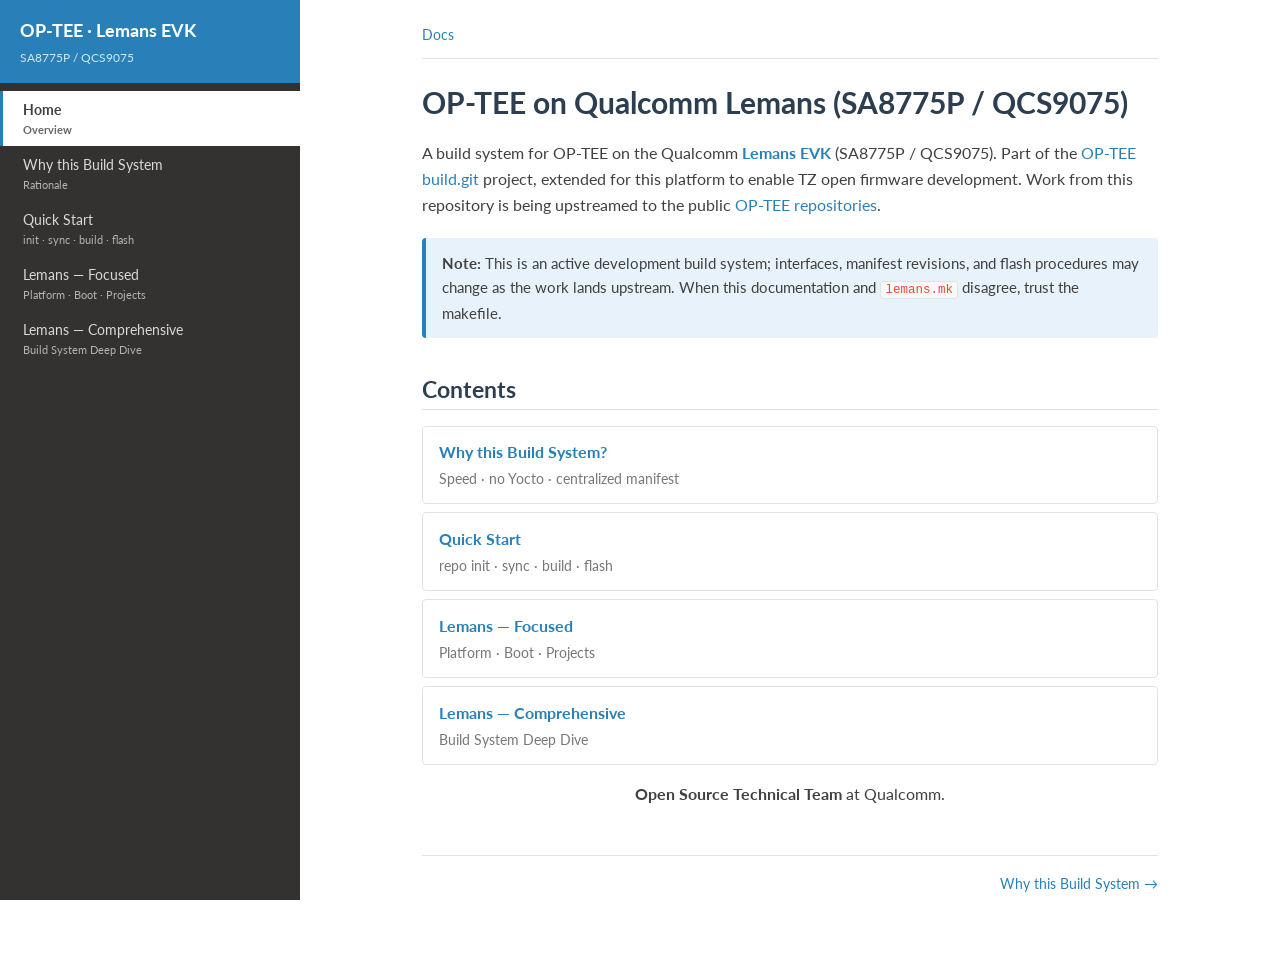
==== docs/index.html @ 42ae2832 "lemans: add build system for Qualcomm SA8775P Lemans EVK (QCS9075) Introduce lemans.mk, the top-leve" ====
<!DOCTYPE html>
<html lang="en">
<head>
<meta charset="UTF-8">
<meta name="viewport" content="width=device-width, initial-scale=1.0">
<title>OP-TEE on Qualcomm Lemans (SA8775P / QCS9075)</title>
<link rel="preconnect" href="https://fonts.googleapis.com">
<link rel="preconnect" href="https://fonts.gstatic.com" crossorigin>
<link href="https://fonts.googleapis.com/css2?family=Lato:wght@400;700&display=swap" rel="stylesheet">
<link rel="stylesheet" href="_rtd.css">
</head>
<body class="rtd" data-page="index">
<main class="rtd-doc">

  <h1 id="index">OP-TEE on Qualcomm Lemans (SA8775P / QCS9075)</h1>
  <p>
    A build system for OP-TEE on the Qualcomm <strong><a href="https://www.qualcomm.com/developer/hardware/qualcomm-iq-9075-evaluation-kit-evk">Lemans EVK</a></strong>
    (SA8775P / QCS9075). Part of the <a href="https://github.com/OP-TEE/build">OP-TEE build.git</a> project,
    extended for this platform to enable TZ open firmware development.
    Work from this repository is being upstreamed to the public
    <a href="https://github.com/OP-TEE/">OP-TEE repositories</a>.
  </p>

  <div class="rtd-note">
    <strong>Note:</strong> This is an active development build system; interfaces,
    manifest revisions, and flash procedures may change as the work lands upstream.
    When this documentation and <code>lemans.mk</code> disagree, trust the makefile.
  </div>

  <h2 id="contents">Contents</h2>
  <ul class="rtd-toctree">
    <li><a href="why.html">Why this Build System?<span class="sub">Speed · no Yocto · centralized manifest</span></a></li>
    <li><a href="quick-start.html">Quick Start<span class="sub">repo init · sync · build · flash</span></a></li>
    <li><a href="lemans-focused.html">Lemans — Focused<span class="sub">Platform · Boot · Projects</span></a></li>
    <li><a href="lemans.html">Lemans — Comprehensive<span class="sub">Build System Deep Dive</span></a></li>
  </ul>

  <footer style="text-align:center">
    <strong>Open Source Technical Team</strong> at Qualcomm.
  </footer>

</main>
<script src="_rtd.js"></script>
</body>
</html>
---- docs/_rtd.css ----
/* OP-TEE ReadTheDocs-style theme (sphinx_rtd_theme look). Shared by build/docs/. */
:root {
  --rtd-side-bg:     #343131;
  --rtd-side-head:   #2980b9;
  --rtd-side-text:   #d9d9d9;
  --rtd-side-muted:  #b3b3b3;
  --rtd-accent:      #2980b9;
  --rtd-text:        #404040;
  --rtd-content-bg:  #ffffff;
  --rtd-border:      #e1e4e5;
  --rtd-note-bg:     #e7f2fa;
  --rtd-warn-bg:     #ffedcc;
  --rtd-side-w:      300px;
}
* , *::before, *::after { box-sizing: border-box; }
body.rtd {
  margin: 0; background: var(--rtd-content-bg); color: var(--rtd-text);
  font-family: Lato, -apple-system, BlinkMacSystemFont, 'Segoe UI', system-ui, sans-serif;
  font-size: 16px; line-height: 1.65;
  padding-left: var(--rtd-side-w);
}
/* Sidebar */
.rtd-side {
  position: fixed; top: 0; left: 0; width: var(--rtd-side-w); height: 100vh;
  background: var(--rtd-side-bg); color: var(--rtd-side-text);
  overflow-y: auto; font-size: 0.9rem;
}
.rtd-side .rtd-side-head {
  background: var(--rtd-side-head); color: #fff; padding: 1rem 1.25rem;
}
.rtd-side .rtd-side-head a { color: #fff; text-decoration: none; font-weight: 700; font-size: 1.1rem; }
.rtd-side .rtd-side-head .sub { display: block; color: #cfe6f7; font-size: 0.72rem; margin-top: 0.2rem; font-weight: 400; }
.rtd-side ul { list-style: none; margin: 0; padding: 0.5rem 0; }
.rtd-side li a {
  display: block; padding: 0.4rem 1.25rem; color: var(--rtd-side-text);
  text-decoration: none; border-left: 3px solid transparent;
}
.rtd-side li a:hover { background: #4e4a4a; color: #fff; }
.rtd-side li a .sub { display: block; color: var(--rtd-side-muted); font-size: 0.7rem; }
.rtd-side li.current > a {
  background: var(--rtd-content-bg); color: var(--rtd-text);
  border-left-color: var(--rtd-side-head); font-weight: 700;
}
.rtd-side li.current > a .sub { color: #666; }
.rtd-side .rtd-subnav { padding: 0 0 0.5rem; }
.rtd-side .rtd-subnav a { padding-left: 2.25rem; font-size: 0.82rem; }
/* Content */
main.rtd-doc { max-width: 800px; margin: 0 auto; padding: 1.5rem 2rem 4rem; }
.rtd-breadcrumb { font-size: 0.85rem; color: #999; padding-bottom: 0.75rem; border-bottom: 1px solid var(--rtd-border); margin-bottom: 1.5rem; }
.rtd-breadcrumb a { color: var(--rtd-accent); text-decoration: none; }
.rtd-breadcrumb .sep { margin: 0 0.4rem; color: #ccc; }
main.rtd-doc h1, main.rtd-doc h2, main.rtd-doc h3 { color: #2c3e50; font-weight: 700; line-height: 1.25; margin: 1.6em 0 0.6em; }
main.rtd-doc h1 { font-size: 1.9rem; margin-top: 0; }
main.rtd-doc h2 { font-size: 1.45rem; border-bottom: 1px solid var(--rtd-border); padding-bottom: 0.2em; }
main.rtd-doc a { color: var(--rtd-accent); text-decoration: none; }
main.rtd-doc a:hover { text-decoration: underline; }
main.rtd-doc code, main.rtd-doc pre { font-family: 'SFMono-Regular', Menlo, Consolas, monospace; }
main.rtd-doc code { background: #f8f8f8; border: 1px solid var(--rtd-border); border-radius: 3px; padding: 0.1em 0.35em; font-size: 0.85em; color: #e74c3c; }
main.rtd-doc pre { background: #f8f8f8; border: 1px solid var(--rtd-border); border-radius: 4px; padding: 0.9rem 1rem; overflow-x: auto; font-size: 0.85rem; line-height: 1.5; }
main.rtd-doc pre code { background: none; border: none; padding: 0; color: inherit; }
.rtd-anchor { visibility: hidden; margin-left: 0.35rem; color: var(--rtd-accent); text-decoration: none; font-weight: 400; }
h1:hover .rtd-anchor, h2:hover .rtd-anchor, h3:hover .rtd-anchor { visibility: visible; }
.rtd-note, .rtd-warn { border-radius: 4px; padding: 0.8rem 1rem; margin: 1.2rem 0; font-size: 0.92rem; }
.rtd-note { background: var(--rtd-note-bg); border-left: 4px solid var(--rtd-accent); }
.rtd-warn { background: var(--rtd-warn-bg); border-left: 4px solid #f0b37e; }
.rtd-prevnext { display: flex; justify-content: space-between; margin-top: 3rem; padding-top: 1rem; border-top: 1px solid var(--rtd-border); font-size: 0.9rem; }
.rtd-prevnext a { color: var(--rtd-accent); text-decoration: none; }
.rtd-prevnext .spacer { flex: 1; }
/* Present toggle button (deck pages only; hidden unless body has data-deck) */
.rtd-present-btn { display: none; }
body.rtd[data-deck] .rtd-present-btn {
  display: inline-flex; align-items: center; gap: 0.4rem; position: fixed;
  bottom: 1.25rem; right: 1.25rem; z-index: 50; background: var(--rtd-accent);
  color: #fff; border: none; border-radius: 4px; padding: 0.55rem 0.9rem;
  font: inherit; font-size: 0.85rem; cursor: pointer; box-shadow: 0 2px 8px rgba(0,0,0,.2);
}
/* Responsive: collapse sidebar */
@media (max-width: 900px) {
  body.rtd { padding-left: 0; }
  .rtd-side { position: static; width: 100%; height: auto; }
  main.rtd-doc { padding-top: 1rem; }
}
.rtd-toctree { list-style: none; padding: 0; }
.rtd-toctree li { border: 1px solid var(--rtd-border); border-radius: 4px; margin: 0.5rem 0; }
.rtd-toctree li a { display: block; padding: 0.8rem 1rem; color: var(--rtd-accent); font-weight: 700; }
.rtd-toctree li a .sub { display: block; color: #777; font-weight: 400; font-size: 0.85rem; margin-top: 0.15rem; }
.rtd-toctree li:hover { border-color: var(--rtd-accent); }
/* ---- Present mode: restore fullscreen one-slide-at-a-time deck ---- */
body.rtd.presenting { padding-left: 0; overflow: hidden; }
body.rtd.presenting .rtd-side,
body.rtd.presenting .rtd-breadcrumb,
body.rtd.presenting .rtd-prevnext,
body.rtd.presenting .rtd-anchor { display: none; }
body.rtd.presenting main.rtd-doc { max-width: none; margin: 0; padding: 0; }
body.rtd.presenting #deck section {
  position: fixed; inset: 0; display: none;
  padding: 4vh 8vw; overflow: auto; background: #ffffff; color: var(--rtd-text, #404040);
}
body.rtd.presenting #deck section.active { display: block; }
body.rtd.presenting #progress,
body.rtd.presenting #counter,
body.rtd.presenting #btn-prev,
body.rtd.presenting #btn-next { display: initial; }
/* In scroll mode the original slide chrome is hidden; sections flow normally */
body.rtd:not(.presenting) #deck section {
  position: static; display: block; min-height: 0; margin: 0 0 2.5rem; padding: 0;
}
body.rtd:not(.presenting) #progress,
body.rtd:not(.presenting) #counter,
body.rtd:not(.presenting) #btn-prev,
body.rtd:not(.presenting) #btn-next { display: none; }
body.rtd:not(.presenting) #deck section.active { display: block; }
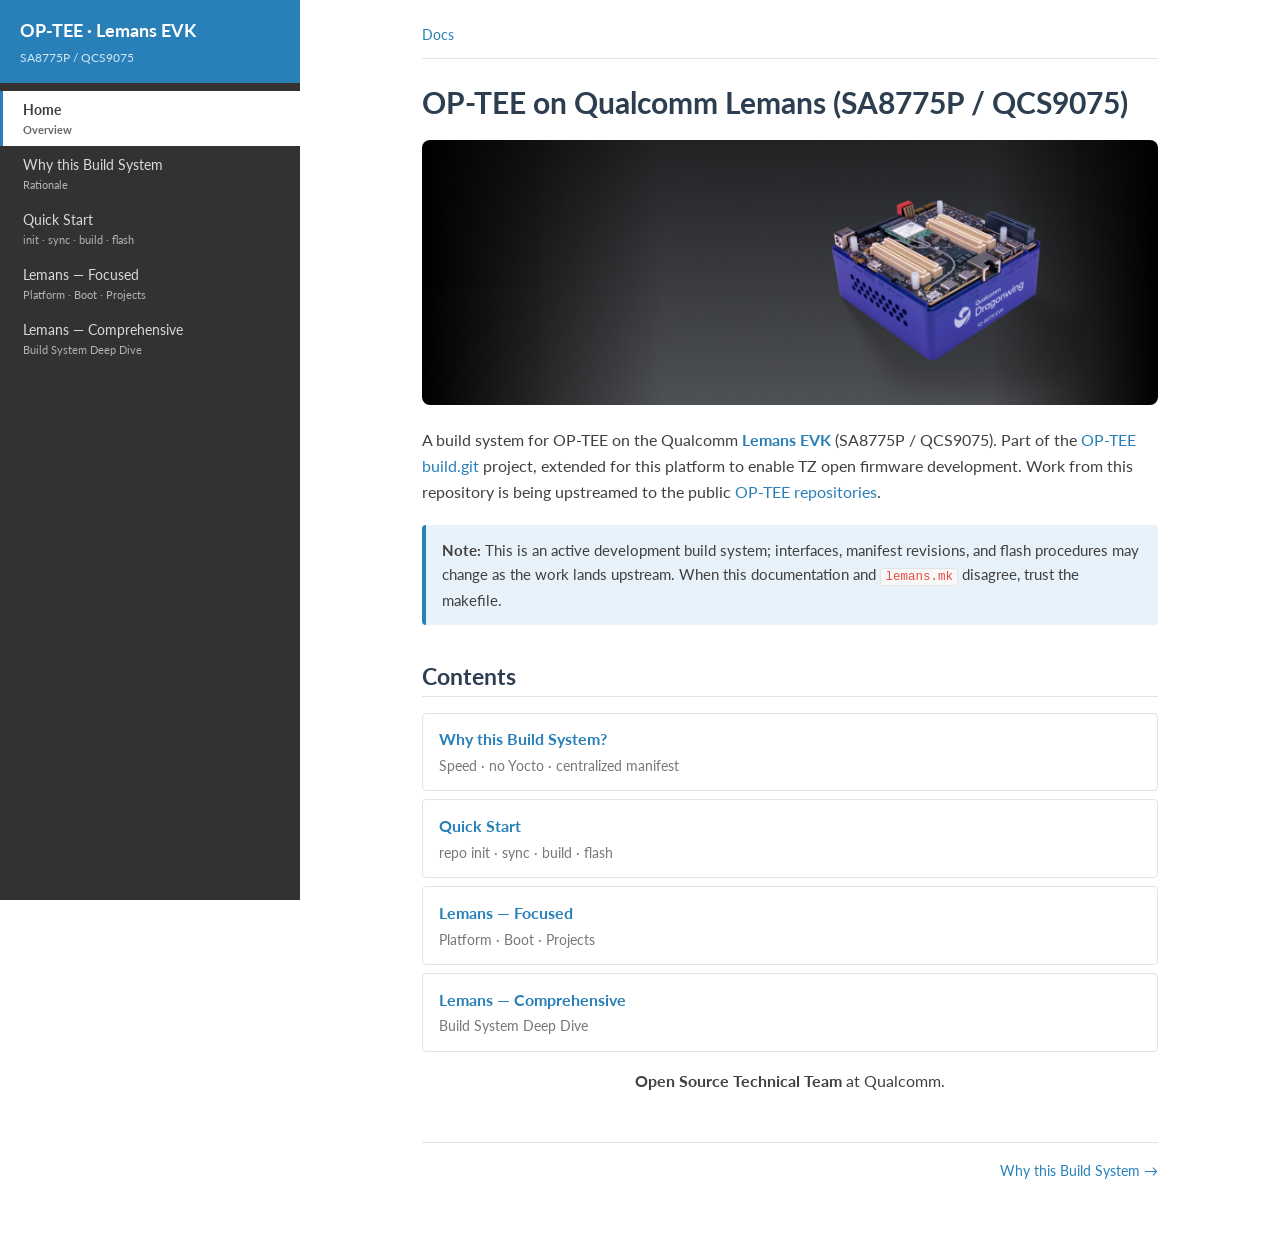
==== commit cb4d80c0: "docs: add IQ-9075 EVK board banner below the home-page title Add the Qualcomm IQ-9075 EVK (Dragonwin" ====
--- a/docs/index.html
+++ b/docs/index.html
@@ -13,6 +13,11 @@
 <main class="rtd-doc">
 
   <h1 id="index">OP-TEE on Qualcomm Lemans (SA8775P / QCS9075)</h1>
+  <a href="https://www.qualcomm.com/developer/hardware/qualcomm-iq-9075-evaluation-kit-evk">
+    <img src="img/iq-9075-evk-banner.jpg"
+         alt="Qualcomm IQ-9075 Evaluation Kit (EVK) — Dragonwing board"
+         style="width:100%; max-width:960px; height:auto; display:block; border-radius:8px; margin:14px 0 22px;">
+  </a>
   <p>
     A build system for OP-TEE on the Qualcomm <strong><a href="https://www.qualcomm.com/developer/hardware/qualcomm-iq-9075-evaluation-kit-evk">Lemans EVK</a></strong>
     (SA8775P / QCS9075). Part of the <a href="https://github.com/OP-TEE/build">OP-TEE build.git</a> project,
@@ -24,7 +29,7 @@
   <div class="rtd-note">
     <strong>Note:</strong> This is an active development build system; interfaces,
     manifest revisions, and flash procedures may change as the work lands upstream.
-    When this documentation and <code>lemans.mk</code> disagree, trust the makefile.
+    When this documentation and <a href="https://github.com/ldts/qcom-buildroot/blob/main/lemans.mk"><code>lemans.mk</code></a> disagree, trust the makefile.
   </div>
 
   <h2 id="contents">Contents</h2>
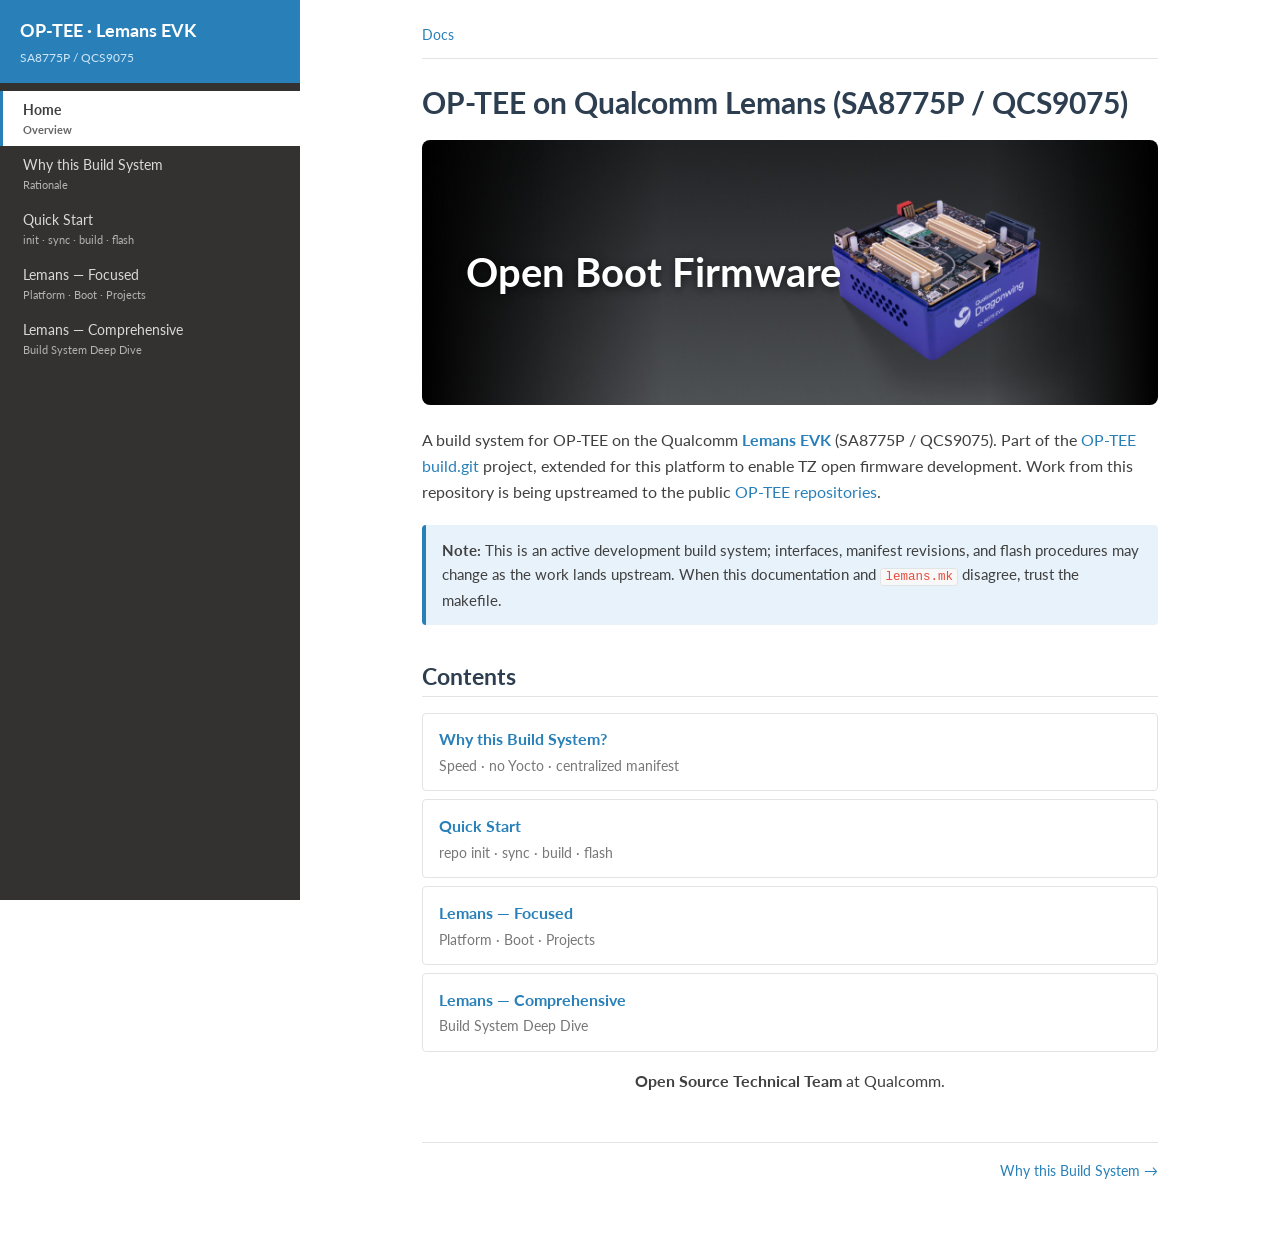
==== commit a52c9c75: "docs: overlay 'Open Boot Firmware' in white on the home-page banner Position the text on the left (o" ====
--- a/docs/index.html
+++ b/docs/index.html
@@ -13,10 +13,16 @@
 <main class="rtd-doc">
 
   <h1 id="index">OP-TEE on Qualcomm Lemans (SA8775P / QCS9075)</h1>
-  <a href="https://www.qualcomm.com/developer/hardware/qualcomm-iq-9075-evaluation-kit-evk">
-    <img src="img/iq-9075-evk-banner.jpg"
-         alt="Qualcomm IQ-9075 Evaluation Kit (EVK) — Dragonwing board"
-         style="width:100%; max-width:960px; height:auto; display:block; border-radius:8px; margin:14px 0 22px;">
+  <a href="https://www.qualcomm.com/developer/hardware/qualcomm-iq-9075-evaluation-kit-evk" style="text-decoration:none;">
+    <div style="position:relative; max-width:960px; margin:14px 0 22px;">
+      <img src="img/iq-9075-evk-banner.jpg"
+           alt="Qualcomm IQ-9075 Evaluation Kit (EVK) — Dragonwing board"
+           style="width:100%; height:auto; display:block; border-radius:8px;">
+      <span style="position:absolute; left:6%; top:50%; transform:translateY(-50%);
+                   color:#fff; font-weight:700; line-height:1.15;
+                   font-size:clamp(20px, 3.2vw, 40px);
+                   text-shadow:0 2px 10px rgba(0,0,0,.6);">Open Boot Firmware</span>
+    </div>
   </a>
   <p>
     A build system for OP-TEE on the Qualcomm <strong><a href="https://www.qualcomm.com/developer/hardware/qualcomm-iq-9075-evaluation-kit-evk">Lemans EVK</a></strong>
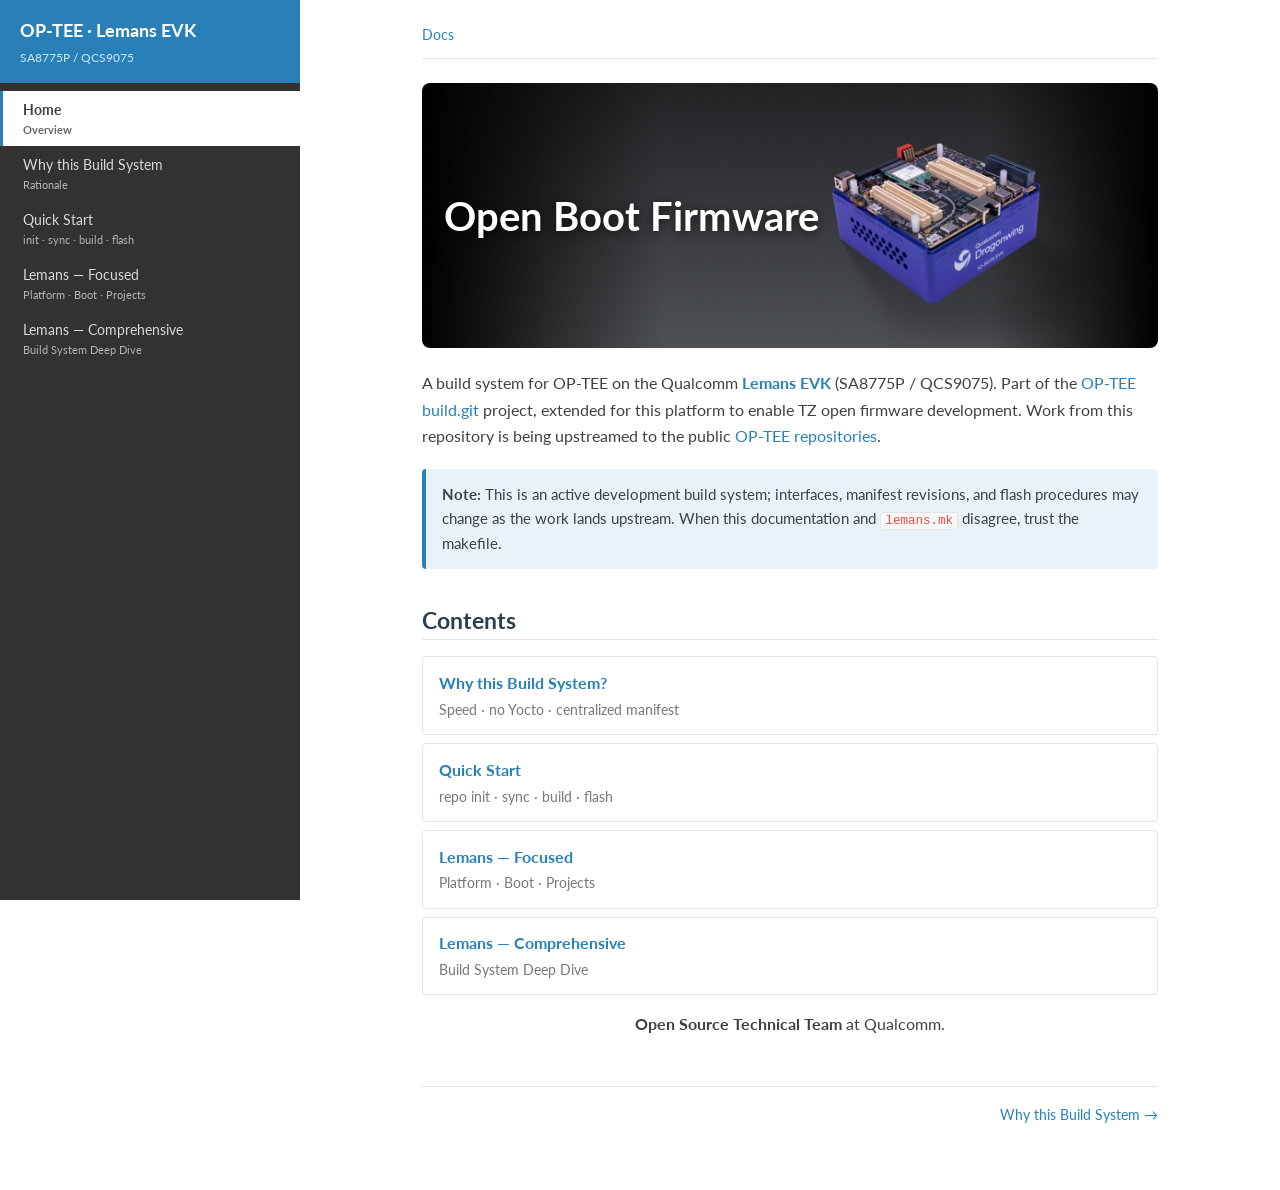
==== commit 21b2f8d7: "docs: drop redundant home-page title and nudge banner text left The board banner with the 'Open Boot" ====
--- a/docs/index.html
+++ b/docs/index.html
@@ -12,13 +12,12 @@
 <body class="rtd" data-page="index">
 <main class="rtd-doc">
 
-  <h1 id="index">OP-TEE on Qualcomm Lemans (SA8775P / QCS9075)</h1>
   <a href="https://www.qualcomm.com/developer/hardware/qualcomm-iq-9075-evaluation-kit-evk" style="text-decoration:none;">
     <div style="position:relative; max-width:960px; margin:14px 0 22px;">
       <img src="img/iq-9075-evk-banner.jpg"
            alt="Qualcomm IQ-9075 Evaluation Kit (EVK) — Dragonwing board"
            style="width:100%; height:auto; display:block; border-radius:8px;">
-      <span style="position:absolute; left:6%; top:50%; transform:translateY(-50%);
+      <span style="position:absolute; left:3%; top:50%; transform:translateY(-50%);
                    color:#fff; font-weight:700; line-height:1.15;
                    font-size:clamp(20px, 3.2vw, 40px);
                    text-shadow:0 2px 10px rgba(0,0,0,.6);">Open Boot Firmware</span>
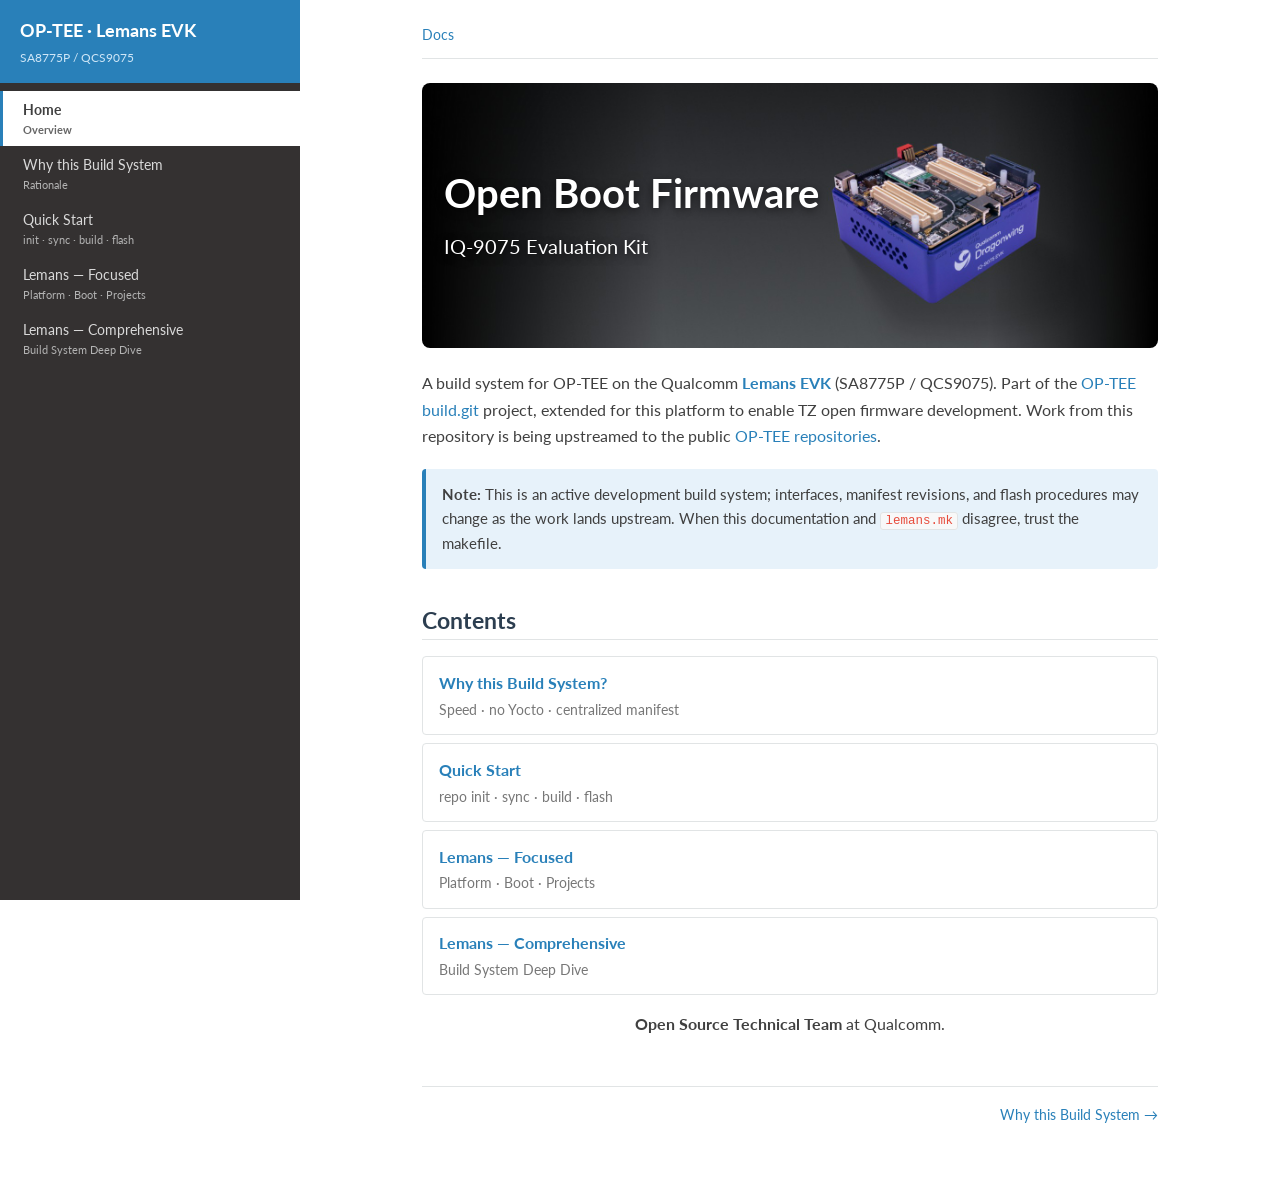
==== commit a7efb5bd: "docs: add 'IQ-9075 Evaluation Kit' subtitle under the banner headline Co-authored-by: Copilot <22355" ====
--- a/docs/index.html
+++ b/docs/index.html
@@ -20,7 +20,8 @@
       <span style="position:absolute; left:3%; top:50%; transform:translateY(-50%);
                    color:#fff; font-weight:700; line-height:1.15;
                    font-size:clamp(20px, 3.2vw, 40px);
-                   text-shadow:0 2px 10px rgba(0,0,0,.6);">Open Boot Firmware</span>
+                   text-shadow:0 2px 10px rgba(0,0,0,.6);">Open Boot Firmware<br>
+        <span style="font-weight:400; font-size:.5em; line-height:1.2;">IQ-9075 Evaluation Kit</span></span>
     </div>
   </a>
   <p>
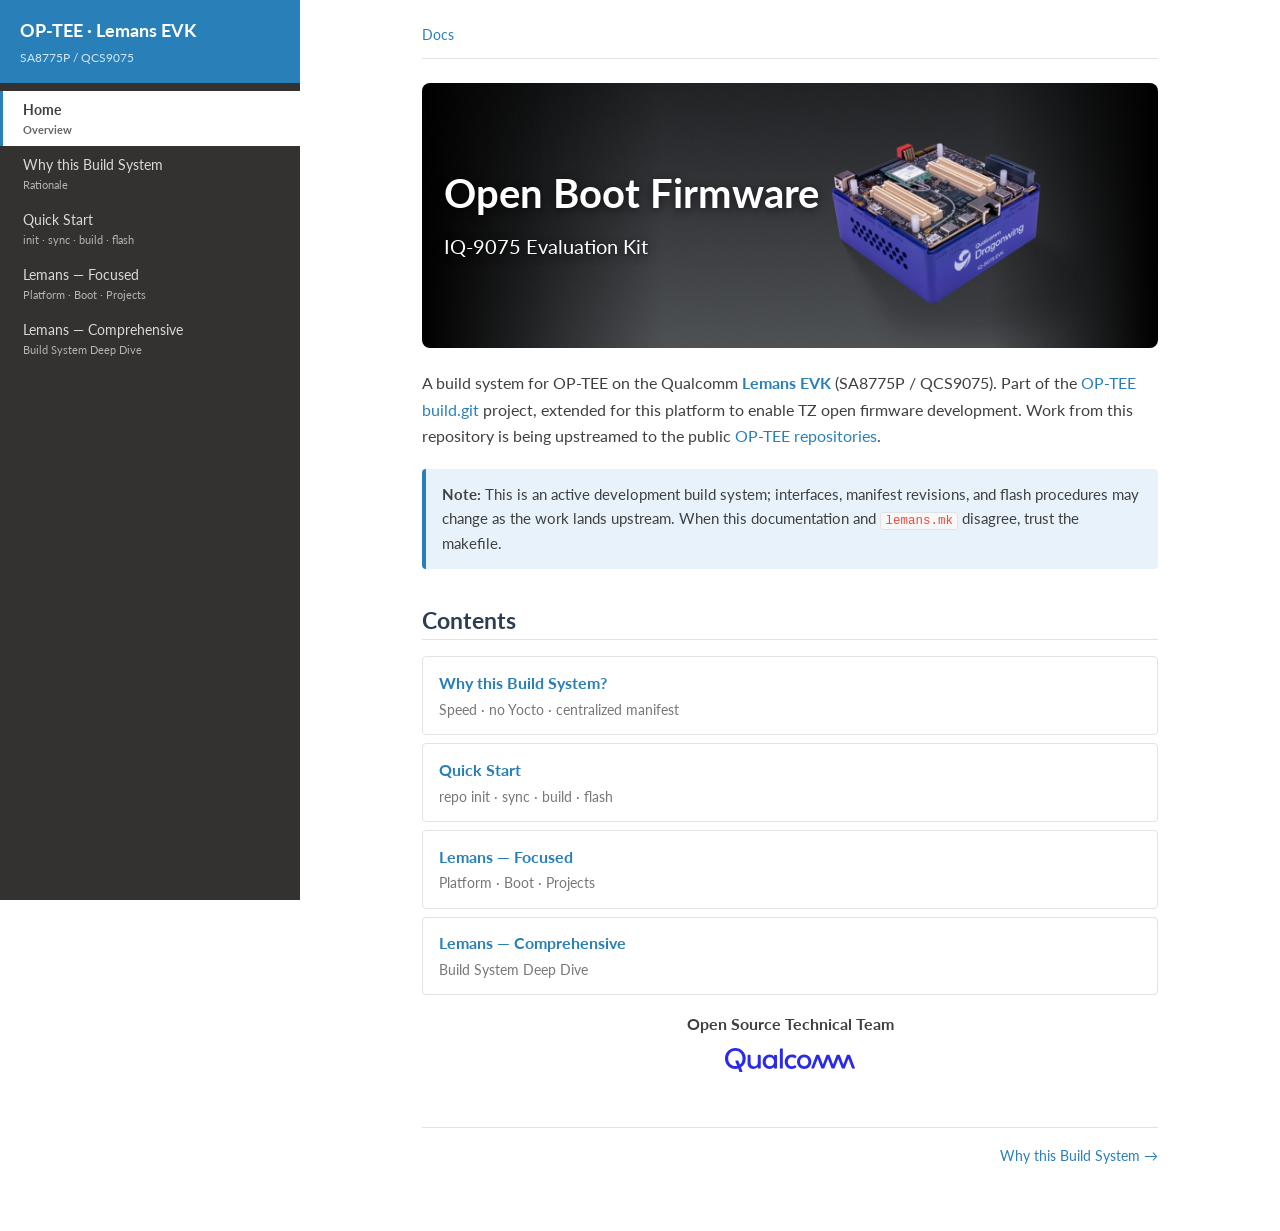
==== commit 666117a7: "docs: footer with Open Source Technical Team + Qualcomm logo Replace the plain-text footer with 'Ope" ====
--- a/docs/index.html
+++ b/docs/index.html
@@ -47,7 +47,9 @@
   </ul>
 
   <footer style="text-align:center">
-    <strong>Open Source Technical Team</strong> at Qualcomm.
+    <strong>Open Source Technical Team</strong><br>
+    <img src="img/qualcomm-logo.svg" alt="Qualcomm"
+         style="height:24px; width:auto; margin-top:10px; display:inline-block;">
   </footer>
 
 </main>
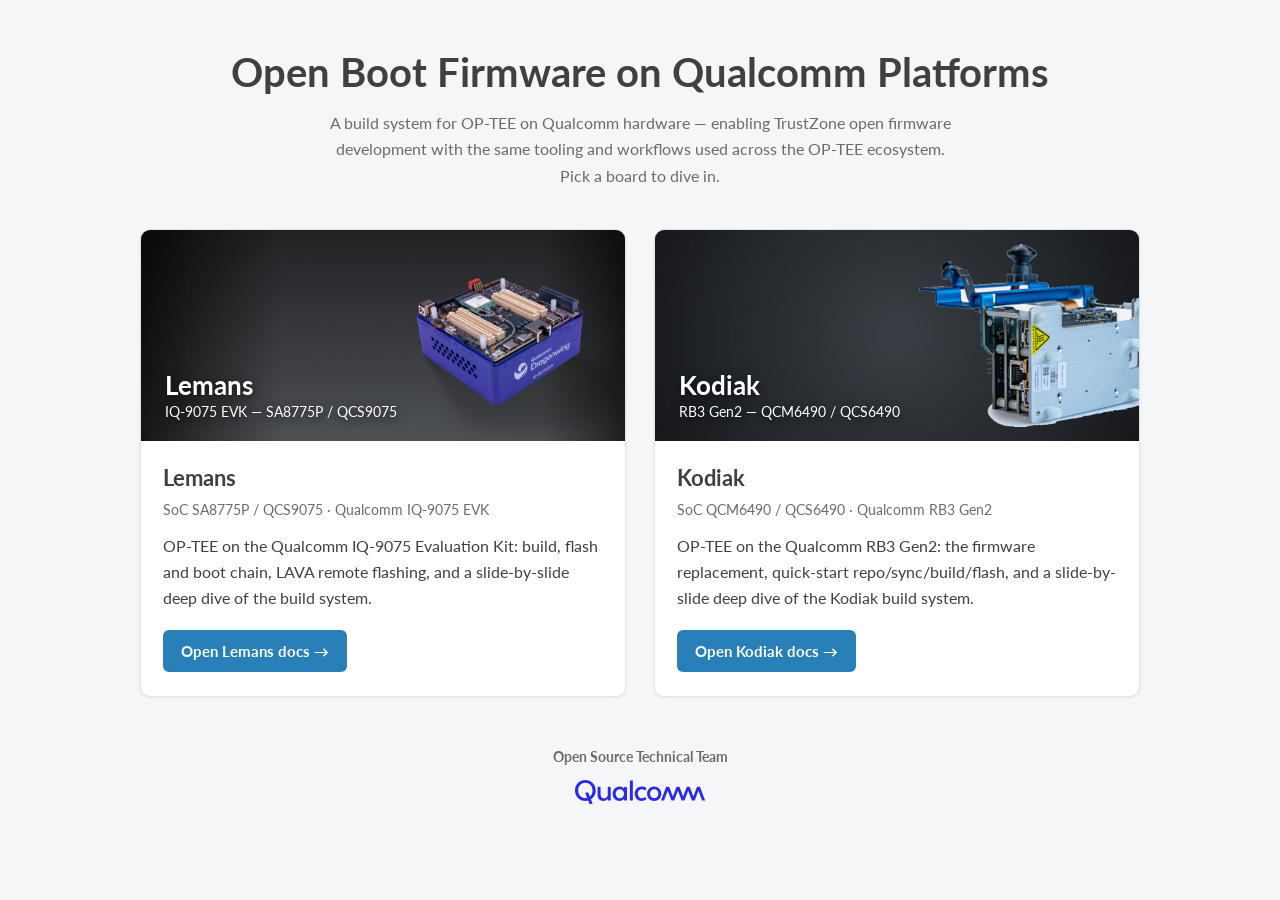
==== commit b5ad81a2: "docs: add board portal index linking Lemans and Kodiak Add a top-level docs/index.html presentation " ====
--- a/docs/index.html
+++ b/docs/index.html
@@ -3,56 +3,124 @@
 <head>
 <meta charset="UTF-8">
 <meta name="viewport" content="width=device-width, initial-scale=1.0">
-<title>OP-TEE on Qualcomm Lemans (SA8775P / QCS9075)</title>
+<title>OP-TEE on Qualcomm Platforms — Open Boot Firmware</title>
 <link rel="preconnect" href="https://fonts.googleapis.com">
 <link rel="preconnect" href="https://fonts.gstatic.com" crossorigin>
 <link href="https://fonts.googleapis.com/css2?family=Lato:wght@400;700&display=swap" rel="stylesheet">
-<link rel="stylesheet" href="_rtd.css">
+<style>
+  :root {
+    --accent:   #2980b9;
+    --ink:      #404040;
+    --muted:    #6b6b6b;
+    --border:   #e1e4e5;
+    --card-bg:  #ffffff;
+    --page-bg:  #f5f6f7;
+  }
+  * { box-sizing: border-box; }
+  body {
+    margin: 0; background: var(--page-bg); color: var(--ink);
+    font-family: 'Lato', -apple-system, Segoe UI, Roboto, Helvetica, Arial, sans-serif;
+    line-height: 1.6;
+  }
+  .wrap { max-width: 1040px; margin: 0 auto; padding: 2.5rem 1.25rem 3.5rem; }
+  header.site { text-align: center; margin-bottom: 2.5rem; }
+  header.site h1 { font-size: clamp(26px, 4vw, 40px); margin: 0 0 .4rem; }
+  header.site p { color: var(--muted); max-width: 640px; margin: 0 auto; font-size: 1.02rem; }
+
+  /* One card per board. To add a board, copy a single <article class="board"> block. */
+  .boards { display: grid; gap: 1.75rem; margin-top: 2.25rem; }
+  @media (min-width: 760px) { .boards { grid-template-columns: 1fr 1fr; } }
+
+  .board {
+    background: var(--card-bg); border: 1px solid var(--border); border-radius: 10px;
+    overflow: hidden; display: flex; flex-direction: column;
+    box-shadow: 0 1px 3px rgba(0,0,0,.06); transition: box-shadow .15s, transform .15s;
+  }
+  .board:hover { box-shadow: 0 6px 20px rgba(0,0,0,.12); transform: translateY(-2px); }
+  .board .banner { position: relative; aspect-ratio: 16 / 7; background: #222; }
+  .board .banner img { width: 100%; height: 100%; object-fit: cover; display: block; }
+  .board .banner .overlay {
+    position: absolute; left: 5%; bottom: 10%; color: #fff; font-weight: 700;
+    font-size: clamp(18px, 2.4vw, 26px); line-height: 1.15;
+    text-shadow: 0 2px 10px rgba(0,0,0,.65);
+  }
+  .board .banner .overlay .sub { display: block; font-weight: 400; font-size: .55em; margin-top: .2em; }
+  .board .body { padding: 1.25rem 1.4rem 1.5rem; display: flex; flex-direction: column; flex: 1; }
+  .board h2 { margin: 0 0 .15rem; font-size: 1.35rem; }
+  .board .ids { color: var(--muted); font-size: .9rem; margin-bottom: .75rem; }
+  .board p.desc { margin: 0 0 1.25rem; flex: 1; }
+  .board .cta {
+    align-self: flex-start; display: inline-block; background: var(--accent); color: #fff;
+    text-decoration: none; font-weight: 700; padding: .55rem 1.1rem; border-radius: 6px;
+    font-size: .95rem;
+  }
+  .board .cta:hover { background: #216a9c; }
+
+  footer.site { text-align: center; margin-top: 3rem; color: var(--muted); font-size: .9rem; }
+  footer.site img { height: 24px; width: auto; margin-top: 12px; display: inline-block; }
+</style>
 </head>
-<body class="rtd" data-page="index">
-<main class="rtd-doc">
+<body>
+<div class="wrap">
 
-  <a href="https://www.qualcomm.com/developer/hardware/qualcomm-iq-9075-evaluation-kit-evk" style="text-decoration:none;">
-    <div style="position:relative; max-width:960px; margin:14px 0 22px;">
-      <img src="img/iq-9075-evk-banner.jpg"
-           alt="Qualcomm IQ-9075 Evaluation Kit (EVK) — Dragonwing board"
-           style="width:100%; height:auto; display:block; border-radius:8px;">
-      <span style="position:absolute; left:3%; top:50%; transform:translateY(-50%);
-                   color:#fff; font-weight:700; line-height:1.15;
-                   font-size:clamp(20px, 3.2vw, 40px);
-                   text-shadow:0 2px 10px rgba(0,0,0,.6);">Open Boot Firmware<br>
-        <span style="font-weight:400; font-size:.5em; line-height:1.2;">IQ-9075 Evaluation Kit</span></span>
-    </div>
-  </a>
-  <p>
-    A build system for OP-TEE on the Qualcomm <strong><a href="https://www.qualcomm.com/developer/hardware/qualcomm-iq-9075-evaluation-kit-evk">Lemans EVK</a></strong>
-    (SA8775P / QCS9075). Part of the <a href="https://github.com/OP-TEE/build">OP-TEE build.git</a> project,
-    extended for this platform to enable TZ open firmware development.
-    Work from this repository is being upstreamed to the public
-    <a href="https://github.com/OP-TEE/">OP-TEE repositories</a>.
-  </p>
+  <header class="site">
+    <h1>Open Boot Firmware on Qualcomm Platforms</h1>
+    <p>
+      A build system for OP-TEE on Qualcomm hardware — enabling TrustZone open
+      firmware development with the same tooling and workflows used across the
+      OP-TEE ecosystem. Pick a board to dive in.
+    </p>
+  </header>
 
-  <div class="rtd-note">
-    <strong>Note:</strong> This is an active development build system; interfaces,
-    manifest revisions, and flash procedures may change as the work lands upstream.
-    When this documentation and <a href="https://github.com/ldts/qcom-buildroot/blob/main/lemans.mk"><code>lemans.mk</code></a> disagree, trust the makefile.
-  </div>
+  <section class="boards">
 
-  <h2 id="contents">Contents</h2>
-  <ul class="rtd-toctree">
-    <li><a href="why.html">Why this Build System?<span class="sub">Speed · no Yocto · centralized manifest</span></a></li>
-    <li><a href="quick-start.html">Quick Start<span class="sub">repo init · sync · build · flash</span></a></li>
-    <li><a href="lemans-focused.html">Lemans — Focused<span class="sub">Platform · Boot · Projects</span></a></li>
-    <li><a href="lemans.html">Lemans — Comprehensive<span class="sub">Build System Deep Dive</span></a></li>
-  </ul>
+    <!-- Board: Lemans ===================================================== -->
+    <article class="board">
+      <a class="banner" href="lemans/index.html">
+        <img src="img/iq-9075-evk-banner.jpg"
+             alt="Qualcomm IQ-9075 Evaluation Kit (EVK)">
+        <span class="overlay">Lemans
+          <span class="sub">IQ-9075 EVK — SA8775P / QCS9075</span></span>
+      </a>
+      <div class="body">
+        <h2>Lemans</h2>
+        <div class="ids">SoC SA8775P / QCS9075 &middot; Qualcomm IQ-9075 EVK</div>
+        <p class="desc">
+          OP-TEE on the Qualcomm IQ-9075 Evaluation Kit: build, flash and boot
+          chain, LAVA remote flashing, and a slide-by-slide deep dive of the
+          build system.
+        </p>
+        <a class="cta" href="lemans/index.html">Open Lemans docs →</a>
+      </div>
+    </article>
 
-  <footer style="text-align:center">
+    <!-- Board: Kodiak ===================================================== -->
+    <article class="board">
+      <a class="banner" href="kodiak/index.html">
+        <img src="img/rb3gen2-banner.jpg"
+             alt="Qualcomm RB3 Gen2 Development Kit (QCM6490 / QCS6490)">
+        <span class="overlay">Kodiak
+          <span class="sub">RB3 Gen2 — QCM6490 / QCS6490</span></span>
+      </a>
+      <div class="body">
+        <h2>Kodiak</h2>
+        <div class="ids">SoC QCM6490 / QCS6490 &middot; Qualcomm RB3 Gen2</div>
+        <p class="desc">
+          OP-TEE on the Qualcomm RB3 Gen2: the firmware replacement, quick-start
+          repo/sync/build/flash, and a slide-by-slide deep dive of the Kodiak
+          build system.
+        </p>
+        <a class="cta" href="kodiak/index.html">Open Kodiak docs →</a>
+      </div>
+    </article>
+
+  </section>
+
+  <footer class="site">
     <strong>Open Source Technical Team</strong><br>
-    <img src="img/qualcomm-logo.svg" alt="Qualcomm"
-         style="height:24px; width:auto; margin-top:10px; display:inline-block;">
+    <img src="img/qualcomm-logo.svg" alt="Qualcomm">
   </footer>
 
-</main>
-<script src="_rtd.js"></script>
+</div>
 </body>
 </html>
